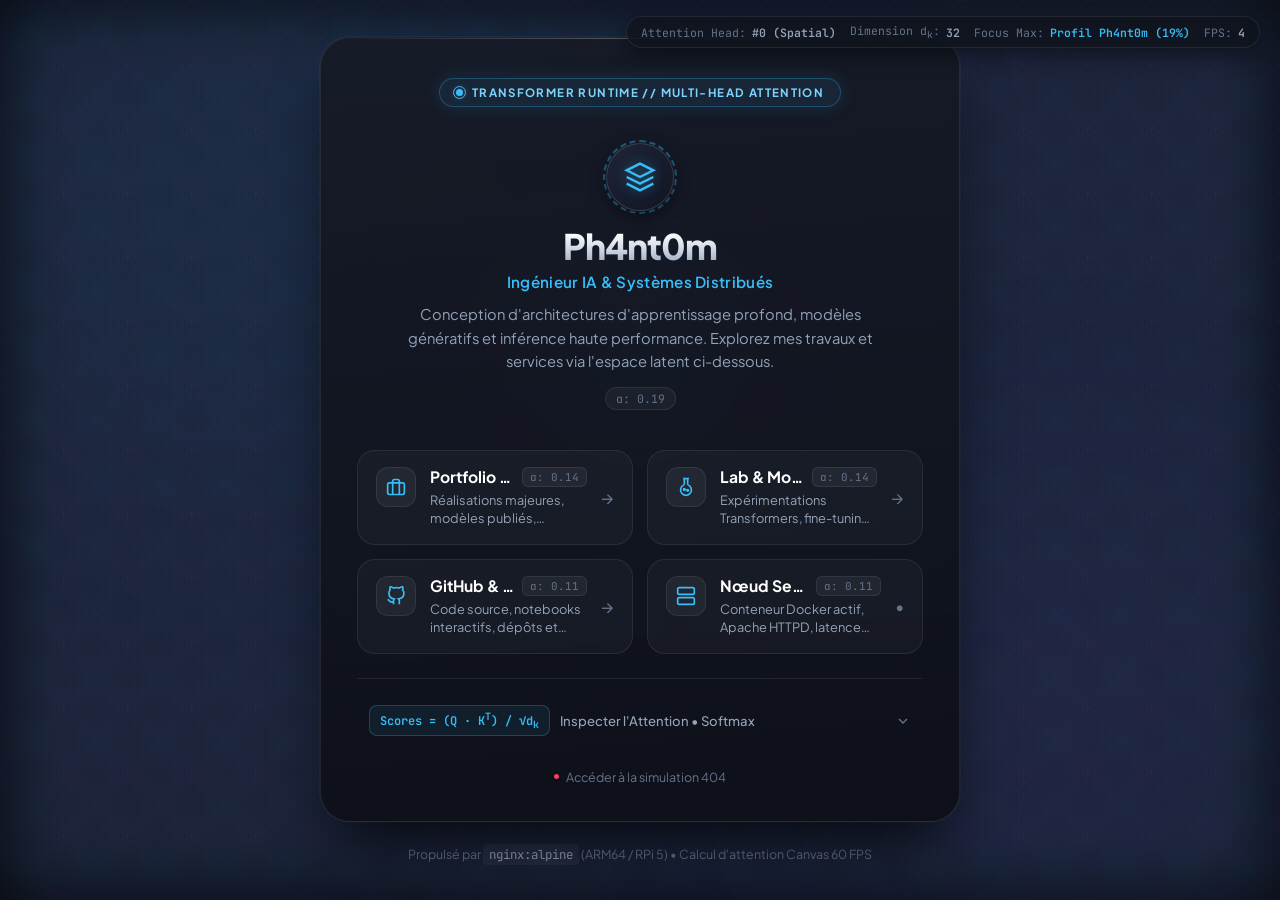
==== public/index.html @ d94b7048 "refactor: optimize architecture for Raspberry Pi 5 with nginx:alpine, clean folder structure and rev" ====
<!DOCTYPE html>
<html lang="fr">
<head>
  <meta charset="UTF-8">
  <meta name="viewport" content="width=device-width, initial-scale=1.0">
  <title>Ph4nt0m // AI & Systems Engineer — Neural Hub</title>
  <meta name="description" content="Portail personnel et serveur d'ingénierie en Intelligence Artificielle. Fond interactif Attention Heatmap calculant Q·Kᵀ / √dₖ en temps réel.">
  <link rel="icon" href="data:image/svg+xml,<svg xmlns='http://www.w3.org/2000/svg' viewBox='0 0 100 100'><text y='.9em' font-size='90'>🧠</text></svg>">

  <script>
    // Résolution dynamique du chemin de base pour GitHub Pages et conteneur Docker
    (function() {
      var isGH = window.location.hostname.endsWith('github.io');
      var segments = window.location.pathname.split('/').filter(Boolean);
      var baseDir = isGH && segments.length > 0 ? '/' + segments[0] + '/' : '/';
      document.write('<base href="' + baseDir + '">');
    })();
  </script>

  <link rel="preconnect" href="https://fonts.googleapis.com">
  <link rel="preconnect" href="https://fonts.gstatic.com" crossorigin>
  <link href="https://fonts.googleapis.com/css2?family=JetBrains+Mono:wght@400;500;600;700&family=Plus+Jakarta+Sans:wght@400;500;600;700;800;900&display=swap" rel="stylesheet">
  <link rel="stylesheet" href="style.css">
</head>
<body>
  <!-- Canvas Attention Heatmap (Calcul Q·Kᵀ / √dₖ en temps réel) -->
  <canvas id="attention-canvas"></canvas>

  <!-- Lueur ambiante nébuleuse -->
  <div class="ambient-glow glow-cyan"></div>
  <div class="ambient-glow glow-violet"></div>

  <!-- HUD d'attention flottant discret en haut à droite -->
  <aside class="hud-bar" aria-label="Télémétrie d'attention">
    <div class="hud-item">
      <span class="hud-label">Attention Head:</span>
      <span class="hud-val" id="hud-head">#0 (Spatial)</span>
    </div>
    <div class="hud-item">
      <span class="hud-label">Dimension d<sub>k</sub>:</span>
      <span class="hud-val">32</span>
    </div>
    <div class="hud-item">
      <span class="hud-label">Focus Max:</span>
      <span class="hud-val highlight" id="hud-argmax">Query Init</span>
    </div>
    <div class="hud-item">
      <span class="hud-label">FPS:</span>
      <span class="hud-val" id="hud-fps">60</span>
    </div>
  </aside>

  <main class="page-container">
    <!-- Carte Principale 3D (Hub IA) -->
    <div class="portal-card" id="tilt-card">
      <div class="card-glass-reflection"></div>

      <!-- Badge Supérieur : Mode Transformer -->
      <div class="badge-wrapper">
        <div class="status-badge" role="status">
          <span class="pulsing-dot" aria-hidden="true"></span>
          <span class="badge-text">TRANSFORMER RUNTIME // MULTI-HEAD ATTENTION</span>
        </div>
      </div>

      <!-- En-tête Identité (Token Q/K : Hero) -->
      <header class="profile-header interactive-token" data-token-id="hero" data-token-name="Profil Ph4nt0m">
        <div class="avatar-container">
          <div class="avatar-ring"></div>
          <div class="avatar-glow"></div>
          <div class="avatar-inner">
            <svg class="ai-core-icon" viewBox="0 0 24 24" fill="none" stroke="currentColor" stroke-width="1.8">
              <polygon points="12 2 2 7 12 12 22 7 12 2"></polygon>
              <polyline points="2 17 12 22 22 17"></polyline>
              <polyline points="2 12 12 17 22 12"></polyline>
            </svg>
          </div>
        </div>

        <div class="title-group">
          <h1 class="profile-name">Ph4nt0m</h1>
          <p class="profile-role">Ingénieur IA & Systèmes Distribués</p>
        </div>

        <p class="profile-bio">
          Conception d'architectures d'apprentissage profond, modèles génératifs et inférence haute performance.
          Explorez mes travaux et services via l'espace latent ci-dessous.
        </p>

        <div class="token-score-pill" id="score-hero">
          <span class="score-label">attn &alpha;</span>
          <span class="score-val">0.00</span>
        </div>
      </header>

      <!-- Grille des Hub Links (Tokens Interactifs K_i) -->
      <nav class="hub-grid" aria-label="Navigation du serveur">
        
        <!-- Token 1 : Portfolio -->
        <a href="https://github.com/Ph4nt0m1882" target="_blank" rel="noopener noreferrer" 
           class="hub-card interactive-token" data-token-id="portfolio" data-token-name="Portfolio">
          <div class="card-icon-wrapper">
            <svg viewBox="0 0 24 24" fill="none" stroke="currentColor" stroke-width="2">
              <rect x="2" y="7" width="20" height="14" rx="2" ry="2"></rect>
              <path d="M16 21V5a2 2 0 0 0-2-2h-4a2 2 0 0 0-2 2v16"></path>
            </svg>
          </div>
          <div class="card-content">
            <div class="card-title-row">
              <h2 class="card-title">Portfolio & Projets</h2>
              <span class="token-badge" id="score-portfolio">&alpha;: 0.00</span>
            </div>
            <p class="card-desc">Réalisations majeures, modèles publiés, benchmarks et architectures ML.</p>
          </div>
          <span class="card-arrow" aria-hidden="true">&rarr;</span>
        </a>

        <!-- Token 2 : Lab IA -->
        <a href="https://huggingface.co" target="_blank" rel="noopener noreferrer"
           class="hub-card interactive-token" data-token-id="lab" data-token-name="AI Lab">
          <div class="card-icon-wrapper">
            <svg viewBox="0 0 24 24" fill="none" stroke="currentColor" stroke-width="2">
              <path d="M10 2v7.31M14 2v7.31M8.5 2h7M14 9.3a6.5 6.5 0 1 1-4 0"></path>
              <circle cx="10" cy="15" r="1"></circle>
              <circle cx="14" cy="16" r="1"></circle>
            </svg>
          </div>
          <div class="card-content">
            <div class="card-title-row">
              <h2 class="card-title">Lab & Modèles</h2>
              <span class="token-badge" id="score-lab">&alpha;: 0.00</span>
            </div>
            <p class="card-desc">Expérimentations Transformers, fine-tuning, embeddings et inférence locale.</p>
          </div>
          <span class="card-arrow" aria-hidden="true">&rarr;</span>
        </a>

        <!-- Token 3 : GitHub Repos -->
        <a href="https://github.com/Ph4nt0m1882" target="_blank" rel="noopener noreferrer"
           class="hub-card interactive-token" data-token-id="github" data-token-name="GitHub">
          <div class="card-icon-wrapper">
            <svg viewBox="0 0 24 24" fill="none" stroke="currentColor" stroke-width="2">
              <path d="M9 19c-5 1.5-5-2.5-7-3m14 6v-3.87a3.37 3.37 0 0 0-.94-2.61c3.14-.35 6.44-1.54 6.44-7A5.44 5.44 0 0 0 20 4.77 5.07 5.07 0 0 0 19.91 1S18.73.65 16 2.48a13.38 13.38 0 0 0-7 0C6.27.65 5.09 1 5.09 1A5.07 5.07 0 0 0 5 4.77a5.44 5.44 0 0 0-1.5 3.78c0 5.42 3.3 6.61 6.44 7A3.37 3.37 0 0 0 9 18.13V22"></path>
            </svg>
          </div>
          <div class="card-content">
            <div class="card-title-row">
              <h2 class="card-title">GitHub & Code</h2>
              <span class="token-badge" id="score-github">&alpha;: 0.00</span>
            </div>
            <p class="card-desc">Code source, notebooks interactifs, dépôts et contributions open source.</p>
          </div>
          <span class="card-arrow" aria-hidden="true">&rarr;</span>
        </a>

        <!-- Token 4 : Télémétrie Serveur -->
        <div class="hub-card interactive-token" data-token-id="server" data-token-name="Système & Docker" role="button" tabindex="0" id="card-server-stats">
          <div class="card-icon-wrapper">
            <svg viewBox="0 0 24 24" fill="none" stroke="currentColor" stroke-width="2">
              <rect x="2" y="2" width="20" height="8" rx="2" ry="2"></rect>
              <rect x="2" y="14" width="20" height="8" rx="2" ry="2"></rect>
              <line x1="6" y1="6" x2="6.01" y2="6"></line>
              <line x1="6" y1="18" x2="6.01" y2="18"></line>
            </svg>
          </div>
          <div class="card-content">
            <div class="card-title-row">
              <h2 class="card-title">Nœud Serveur</h2>
              <span class="token-badge" id="score-server">&alpha;: 0.00</span>
            </div>
            <p class="card-desc">Conteneur Docker actif, Apache HTTPD, latence réseau et statut des workers.</p>
          </div>
          <span class="card-arrow" aria-hidden="true">&bull;</span>
        </div>

      </nav>

      <!-- Section Inspecteur d'Attention / Tenseurs en direct -->
      <section class="inspector-section" aria-label="Inspecteur de tenseurs">
        <button type="button" class="inspector-toggle interactive-token" data-token-id="inspector" data-token-name="Inspecteur" id="inspector-toggle" aria-expanded="false" aria-controls="inspector-panel">
          <div class="formula-chip">
            <span class="formula-text">Scores = (Q &middot; K<sup>T</sup>) / &radic;d<sub>k</sub></span>
          </div>
          <span class="toggle-text">Inspecter l'Attention &bull; Softmax</span>
          <svg class="toggle-arrow" width="16" height="16" viewBox="0 0 24 24" fill="none" stroke="currentColor" stroke-width="2">
            <polyline points="6 9 12 15 18 9"></polyline>
          </svg>
        </button>

        <div class="inspector-panel" id="inspector-panel" hidden>
          <div class="panel-header">
            <span class="panel-tag">DISTRIBUTION SOFTMAX TEMPS RÉEL</span>
            <div class="head-selector">
              <span class="label">Tête :</span>
              <button class="head-btn active" data-head="0">0 (Spatial)</button>
              <button class="head-btn" data-head="1">1 (Sémantique)</button>
              <button class="head-btn" data-head="2">2 (Vélocité)</button>
            </div>
          </div>

          <!-- Barres de répartition softmax -->
          <div class="softmax-bars" id="softmax-bars">
            <!-- Rempli dynamiquement par script.js -->
          </div>

          <div class="tensor-metrics">
            <div class="metric-item">
              <span class="metric-label">Vecteur Query ||Q||</span>
              <span class="metric-val" id="metric-qnorm">0.00</span>
            </div>
            <div class="metric-item">
              <span class="metric-label">Vitesse Curseur</span>
              <span class="metric-val" id="metric-speed">0 px/s</span>
            </div>
            <div class="metric-item">
              <span class="metric-label">Température &tau;</span>
              <span class="metric-val">1.0</span>
            </div>
            <div class="metric-item">
              <span class="metric-label">Conteneur</span>
              <span class="metric-val">Nginx Alpine / RPi 5</span>
            </div>
          </div>
        </div>
      </section>

      <!-- Lien discret vers la page 404 test -->
      <footer class="card-footer">
        <a href="404.html" class="subtle-link" title="Tester la page d'erreur 404">
          <span class="link-dot"></span>
          Accéder à la simulation 404
        </a>
      </footer>

    </div>

    <footer class="main-footer">
      <span>Propulsé par <code>nginx:alpine</code> (ARM64 / RPi 5) &bull; Calcul d'attention Canvas 60 FPS</span>
    </footer>
  </main>

  <script src="script.js"></script>
</body>
</html>
---- public/style.css ----
/* ==========================================================================
   Ph4nt0m // AI & Systems Hub — Attention Heatmap Theme
   Architecture : Scaled Dot-Product Attention (Q·Kᵀ / √dₖ)
   ========================================================================== */

:root {
  --bg-dark: #07080c;
  --bg-card: #12151f;
  --bg-card-gradient: linear-gradient(175deg, rgba(22, 26, 38, 0.92) 0%, rgba(13, 16, 24, 0.96) 100%);
  --border-subtle: rgba(255, 255, 255, 0.08);
  --border-focus: rgba(56, 189, 248, 0.35);

  --accent-cyan: #38bdf8;
  --accent-cyan-glow: rgba(56, 189, 248, 0.45);
  --accent-violet: #818cf8;
  --accent-violet-glow: rgba(129, 140, 248, 0.35);
  --accent-hot: #f43f5e;
  --accent-amber: #fbbf24;

  --badge-bg: rgba(56, 189, 248, 0.08);
  --badge-border: rgba(56, 189, 248, 0.28);
  --badge-text: #7dd3fc;

  --text-primary: #ffffff;
  --text-secondary: #94a3b8;
  --text-muted: #64748b;

  --font-main: 'Plus Jakarta Sans', system-ui, -apple-system, BlinkMacSystemFont, 'Segoe UI', Roboto, sans-serif;
  --font-mono: 'JetBrains Mono', ui-monospace, SFMono-Regular, Menlo, Monaco, Consolas, monospace;
}

/* Reset & Box Sizing */
*, *::before, *::after {
  margin: 0;
  padding: 0;
  box-sizing: border-box;
}

html, body {
  width: 100%;
  height: 100%;
  min-height: 100vh;
  background-color: var(--bg-dark);
  color: var(--text-primary);
  font-family: var(--font-main);
  overflow-x: hidden;
  -webkit-font-smoothing: antialiased;
  -moz-osx-font-smoothing: grayscale;
}

body {
  display: flex;
  justify-content: center;
  align-items: center;
  position: relative;
  min-height: 100vh;
}

/* Canvas Attention Heatmap (En arrière-plan total) */
#attention-canvas {
  position: fixed;
  top: 0;
  left: 0;
  width: 100%;
  height: 100%;
  pointer-events: none;
  z-index: 0;
}

/* Halos lumineux ambiants */
.ambient-glow {
  position: fixed;
  border-radius: 50%;
  filter: blur(140px);
  pointer-events: none;
  z-index: 1;
  opacity: 0.45;
  transition: opacity 1s ease;
}

.glow-cyan {
  top: -10vw;
  left: -5vw;
  width: 50vw;
  height: 50vw;
  max-width: 650px;
  max-height: 650px;
  background: radial-gradient(circle, rgba(56, 189, 248, 0.22) 0%, rgba(14, 165, 233, 0.08) 50%, transparent 80%);
}

.glow-violet {
  bottom: -15vw;
  right: -10vw;
  width: 55vw;
  height: 55vw;
  max-width: 700px;
  max-height: 700px;
  background: radial-gradient(circle, rgba(129, 140, 248, 0.20) 0%, rgba(79, 70, 229, 0.06) 50%, transparent 80%);
}

/* Barre HUD discrète en haut à droite */
.hud-bar {
  position: fixed;
  top: 16px;
  right: 20px;
  z-index: 50;
  display: flex;
  align-items: center;
  gap: 14px;
  background: rgba(15, 18, 26, 0.75);
  border: 1px solid rgba(255, 255, 255, 0.08);
  backdrop-filter: blur(16px);
  -webkit-backdrop-filter: blur(16px);
  padding: 6px 14px;
  border-radius: 9999px;
  font-size: 0.72rem;
  font-family: var(--font-mono);
  box-shadow: 0 8px 20px rgba(0, 0, 0, 0.4);
}

.hud-item {
  display: flex;
  align-items: center;
  gap: 6px;
}

.hud-label {
  color: var(--text-muted);
}

.hud-val {
  color: var(--text-secondary);
  font-weight: 600;
}

.hud-val.highlight {
  color: var(--accent-cyan);
}

/* Conteneur principal */
.page-container {
  position: relative;
  z-index: 10;
  display: flex;
  flex-direction: column;
  align-items: center;
  justify-content: center;
  padding: 32px 20px;
  width: 100%;
  max-width: 680px;
  perspective: 1200px;
}

/* Carte Centrale (Hub 3D) */
.portal-card {
  position: relative;
  width: 100%;
  background: var(--bg-card-gradient);
  border: 1px solid var(--border-subtle);
  border-radius: 30px;
  padding: 40px 36px 32px;
  backdrop-filter: blur(28px);
  -webkit-backdrop-filter: blur(28px);
  box-shadow: 
    0 30px 60px -15px rgba(0, 0, 0, 0.85),
    0 0 0 1px rgba(255, 255, 255, 0.04),
    0 0 45px rgba(56, 189, 248, 0.05);
  transform-style: preserve-3d;
  transition: transform 0.2s cubic-bezier(0.2, 0, 0.2, 1), box-shadow 0.3s ease, border-color 0.3s ease;
  overflow: hidden;
}

/* Reflet spéculaire supérieur */
.card-glass-reflection {
  position: absolute;
  top: 0;
  left: 0;
  right: 0;
  height: 1px;
  background: linear-gradient(90deg, transparent 0%, rgba(255, 255, 255, 0.28) 50%, transparent 100%);
  pointer-events: none;
}

/* Badge Statut : Transformer Runtime */
.badge-wrapper {
  display: flex;
  justify-content: center;
  margin-bottom: 24px;
}

.status-badge {
  display: inline-flex;
  align-items: center;
  gap: 9px;
  background-color: var(--badge-bg);
  border: 1px solid var(--badge-border);
  padding: 6px 16px;
  border-radius: 9999px;
  box-shadow: 0 0 18px rgba(56, 189, 248, 0.14);
  user-select: none;
}

.pulsing-dot {
  width: 7px;
  height: 7px;
  border-radius: 50%;
  background-color: var(--accent-cyan);
  box-shadow: 0 0 8px var(--accent-cyan-glow);
  position: relative;
  display: inline-block;
}

.pulsing-dot::after {
  content: '';
  position: absolute;
  top: -3px;
  left: -3px;
  width: 13px;
  height: 13px;
  border-radius: 50%;
  border: 1px solid var(--accent-cyan);
  animation: pulse-ring 2.2s cubic-bezier(0.2, 0.8, 0.2, 1) infinite;
}

@keyframes pulse-ring {
  0% { transform: scale(0.6); opacity: 0.9; }
  70%, 100% { transform: scale(2.3); opacity: 0; }
}

.badge-text {
  font-size: 0.72rem;
  font-weight: 700;
  letter-spacing: 0.12em;
  color: var(--badge-text);
  text-transform: uppercase;
}

/* En-tête Profil (Hero Token) */
.profile-header {
  text-align: center;
  margin-bottom: 28px;
  position: relative;
  padding: 12px 16px;
  border-radius: 20px;
  transition: background 0.3s ease;
}

.avatar-container {
  position: relative;
  width: 68px;
  height: 68px;
  margin: 0 auto 16px;
  display: flex;
  align-items: center;
  justify-content: center;
}

.avatar-ring {
  position: absolute;
  inset: -3px;
  border-radius: 50%;
  border: 2px dashed rgba(56, 189, 248, 0.45);
  animation: spinSlow 20s linear infinite;
}

@keyframes spinSlow {
  to { transform: rotate(360deg); }
}

.avatar-glow {
  position: absolute;
  inset: 0;
  border-radius: 50%;
  background: radial-gradient(circle, rgba(56, 189, 248, 0.3) 0%, transparent 70%);
  filter: blur(8px);
}

.avatar-inner {
  position: relative;
  width: 100%;
  height: 100%;
  border-radius: 50%;
  background: linear-gradient(135deg, #1e2538 0%, #111522 100%);
  border: 1px solid rgba(255, 255, 255, 0.14);
  display: flex;
  align-items: center;
  justify-content: center;
  box-shadow: 0 4px 16px rgba(0, 0, 0, 0.5);
}

.ai-core-icon {
  width: 32px;
  height: 32px;
  color: var(--accent-cyan);
  filter: drop-shadow(0 0 6px var(--accent-cyan-glow));
}

.profile-name {
  font-size: 2.2rem;
  font-weight: 800;
  letter-spacing: -0.03em;
  background: linear-gradient(180deg, #ffffff 15%, #cbd5e1 60%, #94a3b8 100%);
  -webkit-background-clip: text;
  -webkit-text-fill-color: transparent;
  line-height: 1.1;
  margin-bottom: 6px;
}

.profile-role {
  font-size: 0.95rem;
  font-weight: 600;
  color: var(--accent-cyan);
  letter-spacing: 0.02em;
  margin-bottom: 12px;
}

.profile-bio {
  font-size: 0.92rem;
  line-height: 1.6;
  color: var(--text-secondary);
  max-width: 480px;
  margin: 0 auto 12px;
}

.token-score-pill {
  display: inline-flex;
  align-items: center;
  gap: 6px;
  background: rgba(255, 255, 255, 0.04);
  border: 1px solid rgba(255, 255, 255, 0.08);
  padding: 3px 10px;
  border-radius: 9999px;
  font-size: 0.72rem;
  font-family: var(--font-mono);
  color: var(--text-muted);
  transition: all 0.2s ease;
}

.token-score-pill .score-val {
  color: var(--accent-cyan);
  font-weight: 600;
}

/* Grille des Hub Links (Keys interactives) */
.hub-grid {
  display: grid;
  grid-template-columns: repeat(2, 1fr);
  gap: 14px;
  margin-bottom: 24px;
}

.hub-card {
  display: flex;
  align-items: flex-start;
  gap: 14px;
  background: rgba(255, 255, 255, 0.03);
  border: 1px solid var(--border-subtle);
  border-radius: 18px;
  padding: 16px 18px;
  text-decoration: none;
  color: inherit;
  transition: all 0.25s cubic-bezier(0.16, 1, 0.3, 1);
  position: relative;
  overflow: hidden;
  cursor: pointer;
}

.hub-card::before {
  content: '';
  position: absolute;
  inset: 0;
  background: radial-gradient(circle at top left, rgba(56, 189, 248, 0.12) 0%, transparent 70%);
  opacity: 0;
  transition: opacity 0.3s ease;
}

.hub-card:hover {
  background: rgba(255, 255, 255, 0.055);
  border-color: rgba(56, 189, 248, 0.35);
  transform: translateY(-2px);
  box-shadow: 0 10px 25px -5px rgba(0, 0, 0, 0.5), 0 0 20px rgba(56, 189, 248, 0.12);
}

.hub-card:hover::before {
  opacity: 1;
}

/* Élément ciblé par l'attention maximale */
.hub-card.max-attention {
  border-color: rgba(56, 189, 248, 0.5);
  box-shadow: 0 0 25px rgba(56, 189, 248, 0.2);
}

.card-icon-wrapper {
  width: 40px;
  height: 40px;
  border-radius: 12px;
  background: rgba(255, 255, 255, 0.05);
  border: 1px solid rgba(255, 255, 255, 0.08);
  display: flex;
  align-items: center;
  justify-content: center;
  flex-shrink: 0;
  color: var(--accent-cyan);
  transition: transform 0.2s ease, background 0.2s ease;
}

.card-icon-wrapper svg {
  width: 20px;
  height: 20px;
}

.hub-card:hover .card-icon-wrapper {
  transform: scale(1.05);
  background: rgba(56, 189, 248, 0.15);
}

.card-content {
  flex: 1;
  min-width: 0;
}

.card-title-row {
  display: flex;
  align-items: center;
  justify-content: space-between;
  gap: 8px;
  margin-bottom: 4px;
}

.card-title {
  font-size: 0.98rem;
  font-weight: 700;
  color: var(--text-primary);
  white-space: nowrap;
  overflow: hidden;
  text-overflow: ellipsis;
}

.token-badge {
  font-size: 0.68rem;
  font-family: var(--font-mono);
  background: rgba(255, 255, 255, 0.05);
  border: 1px solid rgba(255, 255, 255, 0.08);
  padding: 2px 7px;
  border-radius: 6px;
  color: var(--text-muted);
  transition: all 0.2s ease;
  white-space: nowrap;
}

.hub-card.max-attention .token-badge,
.token-badge.active {
  background: rgba(56, 189, 248, 0.18);
  border-color: rgba(56, 189, 248, 0.4);
  color: var(--accent-cyan);
  font-weight: 600;
}

.card-desc {
  font-size: 0.8rem;
  color: var(--text-secondary);
  line-height: 1.45;
  display: -webkit-box;
  -webkit-line-clamp: 2;
  -webkit-box-orient: vertical;
  overflow: hidden;
}

.card-arrow {
  color: var(--text-muted);
  font-size: 1.1rem;
  transition: transform 0.2s ease, color 0.2s ease;
  align-self: center;
}

.hub-card:hover .card-arrow {
  color: var(--accent-cyan);
  transform: translateX(3px);
}

/* Section Inspecteur d'Attention */
.inspector-section {
  border-top: 1px solid rgba(255, 255, 255, 0.07);
  padding-top: 18px;
  margin-top: 4px;
}

.inspector-toggle {
  width: 100%;
  background: transparent;
  border: none;
  cursor: pointer;
  display: flex;
  align-items: center;
  justify-content: space-between;
  gap: 10px;
  padding: 8px 12px;
  border-radius: 12px;
  transition: background 0.2s ease;
  font-family: var(--font-main);
}

.inspector-toggle:hover {
  background: rgba(255, 255, 255, 0.03);
}

.formula-chip {
  background: rgba(56, 189, 248, 0.08);
  border: 1px solid rgba(56, 189, 248, 0.25);
  border-radius: 8px;
  padding: 4px 10px;
  font-family: var(--font-mono);
  font-size: 0.75rem;
  color: var(--accent-cyan);
  font-weight: 600;
}

.toggle-text {
  font-size: 0.82rem;
  color: var(--text-secondary);
  font-weight: 500;
  flex: 1;
  text-align: left;
}

.toggle-arrow {
  color: var(--text-muted);
  transition: transform 0.25s ease;
}

.inspector-toggle[aria-expanded="true"] .toggle-arrow {
  transform: rotate(180deg);
}

.inspector-panel {
  margin-top: 14px;
  background: rgba(9, 12, 18, 0.7);
  border: 1px solid rgba(255, 255, 255, 0.06);
  border-radius: 16px;
  padding: 18px;
  animation: panelSlide 0.25s ease;
}

@keyframes panelSlide {
  from { opacity: 0; transform: translateY(-8px); }
  to { opacity: 1; transform: translateY(0); }
}

.panel-header {
  display: flex;
  align-items: center;
  justify-content: space-between;
  margin-bottom: 14px;
  flex-wrap: wrap;
  gap: 8px;
}

.panel-tag {
  font-size: 0.7rem;
  font-family: var(--font-mono);
  color: var(--text-muted);
  letter-spacing: 0.08em;
}

.head-selector {
  display: flex;
  align-items: center;
  gap: 6px;
  font-size: 0.75rem;
}

.head-selector .label {
  color: var(--text-muted);
}

.head-btn {
  background: rgba(255, 255, 255, 0.04);
  border: 1px solid rgba(255, 255, 255, 0.08);
  color: var(--text-secondary);
  font-family: var(--font-mono);
  font-size: 0.72rem;
  padding: 3px 8px;
  border-radius: 6px;
  cursor: pointer;
  transition: all 0.2s ease;
}

.head-btn:hover {
  background: rgba(255, 255, 255, 0.08);
  color: #fff;
}

.head-btn.active {
  background: rgba(56, 189, 248, 0.18);
  border-color: var(--accent-cyan);
  color: var(--accent-cyan);
  font-weight: 600;
}

/* Barres Softmax dynamiques */
.softmax-bars {
  display: flex;
  flex-direction: column;
  gap: 8px;
  margin-bottom: 16px;
}

.softmax-row {
  display: flex;
  align-items: center;
  gap: 10px;
  font-size: 0.76rem;
  font-family: var(--font-mono);
}

.softmax-label {
  width: 110px;
  color: var(--text-secondary);
  white-space: nowrap;
  overflow: hidden;
  text-overflow: ellipsis;
}

.softmax-track {
  flex: 1;
  height: 8px;
  background: rgba(255, 255, 255, 0.06);
  border-radius: 9999px;
  overflow: hidden;
  position: relative;
}

.softmax-fill {
  height: 100%;
  background: linear-gradient(90deg, var(--accent-violet) 0%, var(--accent-cyan) 100%);
  border-radius: 9999px;
  width: 0%;
  transition: width 0.1s linear, background 0.2s ease;
}

.softmax-fill.highlight {
  background: linear-gradient(90deg, var(--accent-cyan) 0%, var(--accent-amber) 100%);
}

.softmax-num {
  width: 44px;
  text-align: right;
  color: var(--text-muted);
}

.softmax-num.highlight {
  color: var(--accent-cyan);
  font-weight: 700;
}

/* Métriques tenseurs */
.tensor-metrics {
  display: grid;
  grid-template-columns: repeat(4, 1fr);
  gap: 10px;
  padding-top: 12px;
  border-top: 1px solid rgba(255, 255, 255, 0.06);
}

.metric-item {
  display: flex;
  flex-direction: column;
  gap: 2px;
}

.metric-label {
  font-size: 0.68rem;
  color: var(--text-muted);
  text-transform: uppercase;
  letter-spacing: 0.04em;
}

.metric-val {
  font-size: 0.8rem;
  font-family: var(--font-mono);
  color: var(--text-secondary);
  font-weight: 600;
}

/* Footer de carte discret */
.card-footer {
  margin-top: 18px;
  text-align: center;
}

.subtle-link {
  display: inline-flex;
  align-items: center;
  gap: 7px;
  font-size: 0.78rem;
  color: var(--text-muted);
  text-decoration: none;
  padding: 4px 10px;
  border-radius: 8px;
  transition: all 0.2s ease;
}

.subtle-link:hover {
  color: var(--text-secondary);
  background: rgba(255, 255, 255, 0.04);
}

.link-dot {
  width: 5px;
  height: 5px;
  border-radius: 50%;
  background-color: var(--accent-hot);
}

/* Footer page */
.main-footer {
  margin-top: 24px;
  font-size: 0.78rem;
  color: var(--text-muted);
  text-align: center;
}

.main-footer code {
  font-family: var(--font-mono);
  background: rgba(255, 255, 255, 0.05);
  padding: 2px 6px;
  border-radius: 4px;
  color: var(--text-secondary);
}

/* Responsive */
@media (max-width: 640px) {
  .portal-card {
    padding: 30px 18px 24px;
    border-radius: 24px;
  }

  .hub-grid {
    grid-template-columns: 1fr;
    gap: 10px;
  }

  .tensor-metrics {
    grid-template-columns: repeat(2, 1fr);
    gap: 8px;
  }

  .hud-bar {
    display: none; /* Simplifié sur petit écran */
  }

  .profile-name {
    font-size: 1.8rem;
  }
}
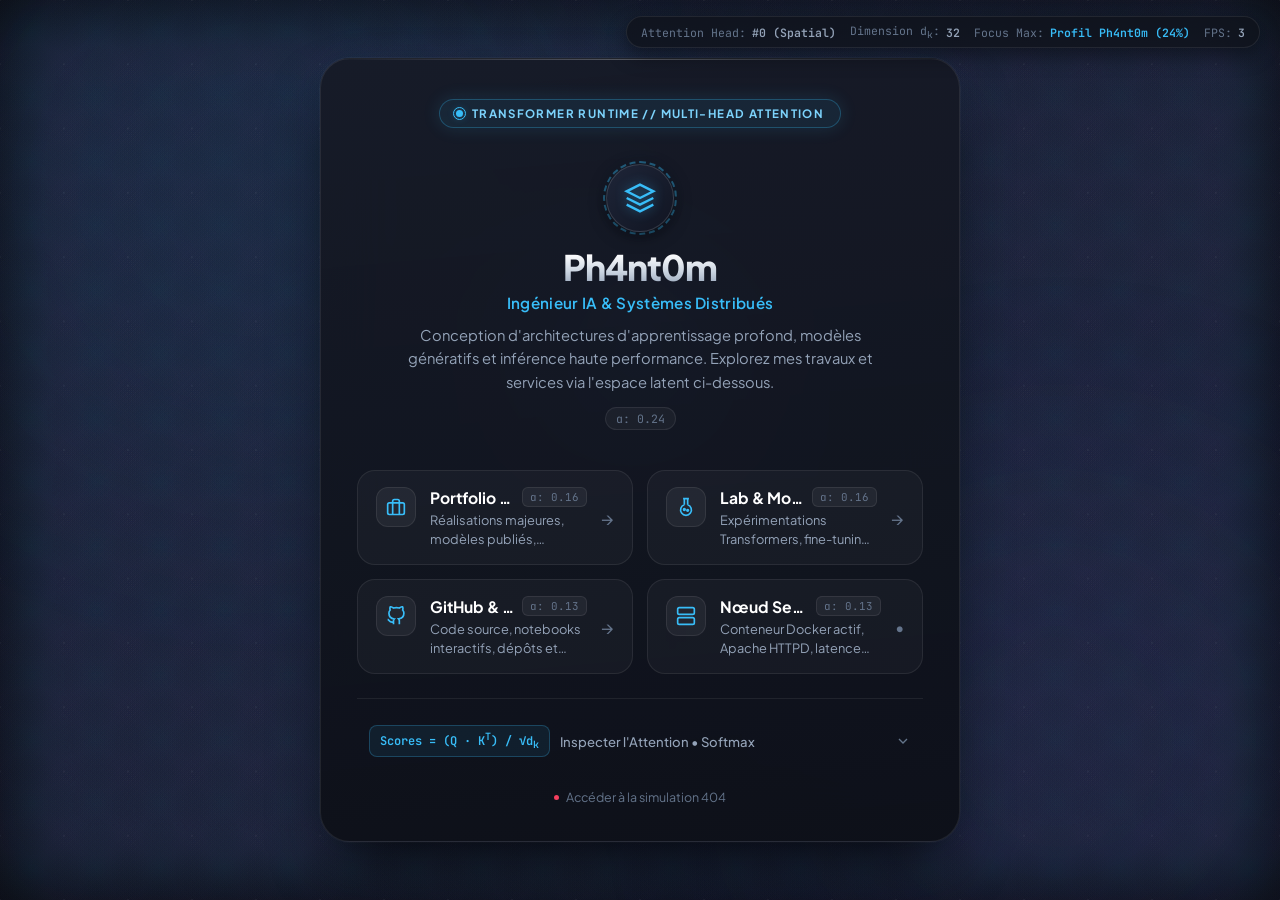
==== commit f0286ac6: "feat: add dedicated portfolio page, remove bottom footer text, and route /portfolio cleanly in nginx" ====
--- a/public/index.html
+++ b/public/index.html
@@ -3,7 +3,7 @@
 <head>
   <meta charset="UTF-8">
   <meta name="viewport" content="width=device-width, initial-scale=1.0">
-  <title>Ph4nt0m // AI & Systems Engineer — Neural Hub</title>
+  <title>Phantom (Aymeric BARRETO) // AI & Systems Engineer — Neural Hub</title>
   <meta name="description" content="Portail personnel et serveur d'ingénierie en Intelligence Artificielle. Fond interactif Attention Heatmap calculant Q·Kᵀ / √dₖ en temps réel.">
   <link rel="icon" href="data:image/svg+xml,<svg xmlns='http://www.w3.org/2000/svg' viewBox='0 0 100 100'><text y='.9em' font-size='90'>🧠</text></svg>">
 
@@ -97,7 +97,7 @@
       <nav class="hub-grid" aria-label="Navigation du serveur">
         
         <!-- Token 1 : Portfolio -->
-        <a href="https://github.com/Ph4nt0m1882" target="_blank" rel="noopener noreferrer" 
+        <a href="portfolio.html" 
            class="hub-card interactive-token" data-token-id="portfolio" data-token-name="Portfolio">
           <div class="card-icon-wrapper">
             <svg viewBox="0 0 24 24" fill="none" stroke="currentColor" stroke-width="2">
@@ -233,10 +233,6 @@
       </footer>
 
     </div>
-
-    <footer class="main-footer">
-      <span>Propulsé par <code>nginx:alpine</code> (ARM64 / RPi 5) &bull; Calcul d'attention Canvas 60 FPS</span>
-    </footer>
   </main>
 
   <script src="script.js"></script>
--- a/public/style.css
+++ b/public/style.css
@@ -166,7 +166,7 @@
     0 0 0 1px rgba(255, 255, 255, 0.04),
     0 0 45px rgba(56, 189, 248, 0.05);
   transform-style: preserve-3d;
-  transition: transform 0.2s cubic-bezier(0.2, 0, 0.2, 1), box-shadow 0.3s ease, border-color 0.3s ease;
+  transition: box-shadow 0.3s ease, border-color 0.3s ease;
   overflow: hidden;
 }
 
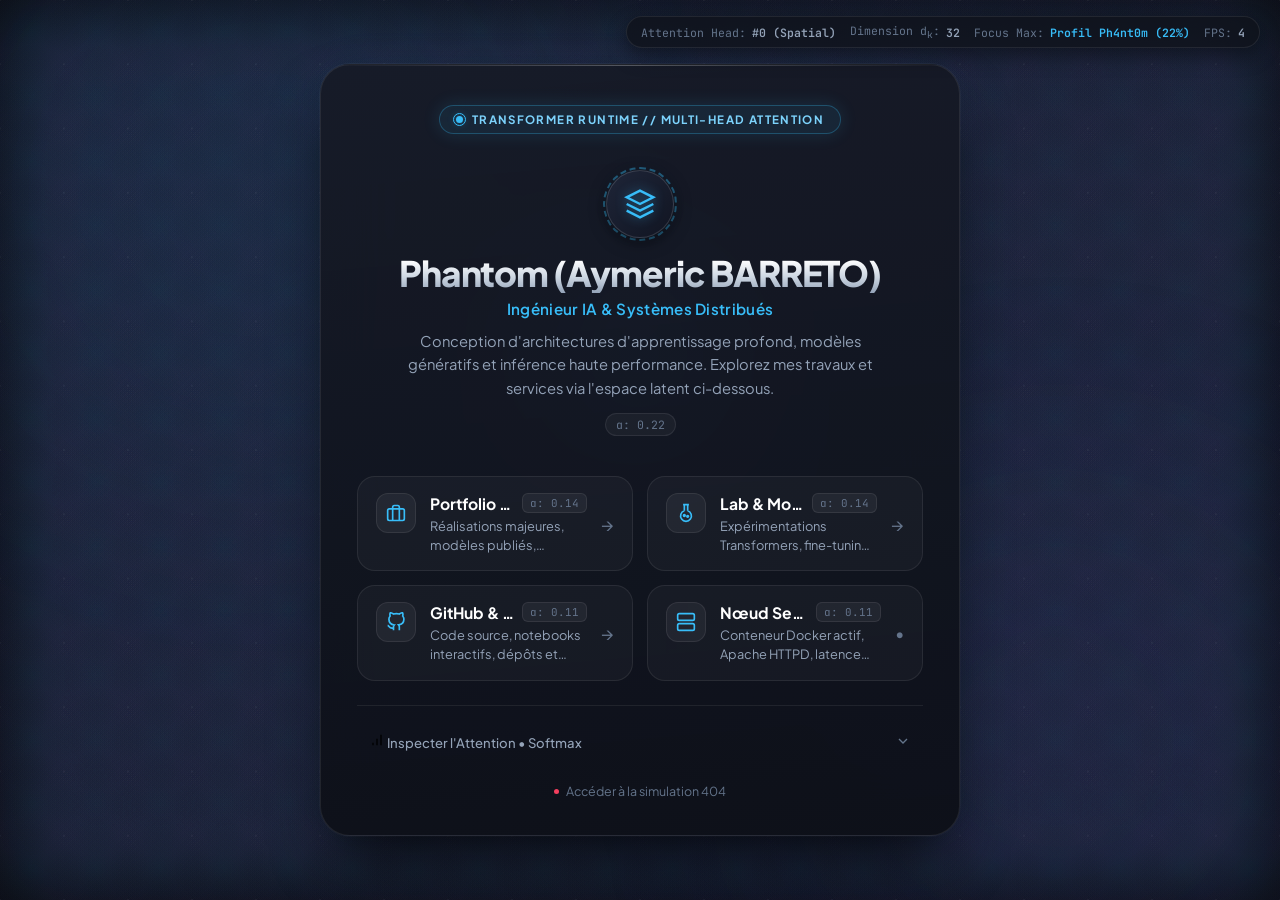
==== commit 2a94e3f2: "refactor: remove formula calculation chip Scores = (Q * K^T) / sqrt(dk) from inspector button" ====
--- a/public/index.html
+++ b/public/index.html
@@ -3,9 +3,9 @@
 <head>
   <meta charset="UTF-8">
   <meta name="viewport" content="width=device-width, initial-scale=1.0">
-  <title>Phantom (Aymeric BARRETO) // AI & Systems Engineer — Neural Hub</title>
+  <title>Phantom (Aymeric BARRETO) // AI & Systems Engineer — Hub</title>
   <meta name="description" content="Portail personnel et serveur d'ingénierie en Intelligence Artificielle. Fond interactif Attention Heatmap calculant Q·Kᵀ / √dₖ en temps réel.">
-  <link rel="icon" href="data:image/svg+xml,<svg xmlns='http://www.w3.org/2000/svg' viewBox='0 0 100 100'><text y='.9em' font-size='90'>🧠</text></svg>">
+  <link rel="icon" href="data:image/svg+xml,<svg xmlns='http://www.w3.org/2000/svg' viewBox='0 0 100 100'><text y='.9em' font-size='90'></text></svg>">
 
   <script>
     // Résolution dynamique du chemin de base pour GitHub Pages et conteneur Docker
@@ -64,7 +64,7 @@
       </div>
 
       <!-- En-tête Identité (Token Q/K : Hero) -->
-      <header class="profile-header interactive-token" data-token-id="hero" data-token-name="Profil Ph4nt0m">
+      <header class="profile-header interactive-token" data-token-id="hero" data-token-name="Profil Phantom">
         <div class="avatar-container">
           <div class="avatar-ring"></div>
           <div class="avatar-glow"></div>
@@ -78,7 +78,7 @@
         </div>
 
         <div class="title-group">
-          <h1 class="profile-name">Ph4nt0m</h1>
+          <h1 class="profile-name">Phantom (Aymeric BARRETO)</h1>
           <p class="profile-role">Ingénieur IA & Systèmes Distribués</p>
         </div>
 
@@ -178,10 +178,12 @@
       <!-- Section Inspecteur d'Attention / Tenseurs en direct -->
       <section class="inspector-section" aria-label="Inspecteur de tenseurs">
         <button type="button" class="inspector-toggle interactive-token" data-token-id="inspector" data-token-name="Inspecteur" id="inspector-toggle" aria-expanded="false" aria-controls="inspector-panel">
-          <div class="formula-chip">
-            <span class="formula-text">Scores = (Q &middot; K<sup>T</sup>) / &radic;d<sub>k</sub></span>
-          </div>
-          <span class="toggle-text">Inspecter l'Attention &bull; Softmax</span>
+          <div class="inspector-toggle-left">
+            <svg class="toggle-icon-lead" width="16" height="16" viewBox="0 0 24 24" fill="none" stroke="currentColor" stroke-width="2">
+              <path d="M12 20V10M18 20V4M6 20v-4"></path>
+            </svg>
+            <span class="toggle-text">Inspecter l'Attention &bull; Softmax</span>
+          </div>
           <svg class="toggle-arrow" width="16" height="16" viewBox="0 0 24 24" fill="none" stroke="currentColor" stroke-width="2">
             <polyline points="6 9 12 15 18 9"></polyline>
           </svg>
--- a/public/style.css
+++ b/public/style.css
@@ -1,5 +1,5 @@
 /* ==========================================================================
-   Ph4nt0m // AI & Systems Hub — Attention Heatmap Theme
+   Phantom // AI & Systems Hub — Attention Heatmap Theme
    Architecture : Scaled Dot-Product Attention (Q·Kᵀ / √dₖ)
    ========================================================================== */
 
@@ -505,22 +505,27 @@
   background: rgba(255, 255, 255, 0.03);
 }
 
-.formula-chip {
-  background: rgba(56, 189, 248, 0.08);
-  border: 1px solid rgba(56, 189, 248, 0.25);
-  border-radius: 8px;
-  padding: 4px 10px;
-  font-family: var(--font-mono);
-  font-size: 0.75rem;
-  color: var(--accent-cyan);
+.inspector-toggle-left {
+  display: flex;
+  align-items: center;
+  gap: 10px;
+}
+
+.toggle-icon-lead {
+  color: var(--accent-cyan);
+  flex-shrink: 0;
+  transition: transform 0.2s ease;
+}
+
+.inspector-toggle:hover .toggle-icon-lead {
+  transform: scale(1.1);
+}
+
+.toggle-text {
+  font-size: 0.84rem;
+  color: var(--text-secondary);
   font-weight: 600;
-}
-
-.toggle-text {
-  font-size: 0.82rem;
-  color: var(--text-secondary);
-  font-weight: 500;
-  flex: 1;
+  letter-spacing: 0.01em;
   text-align: left;
 }
 
